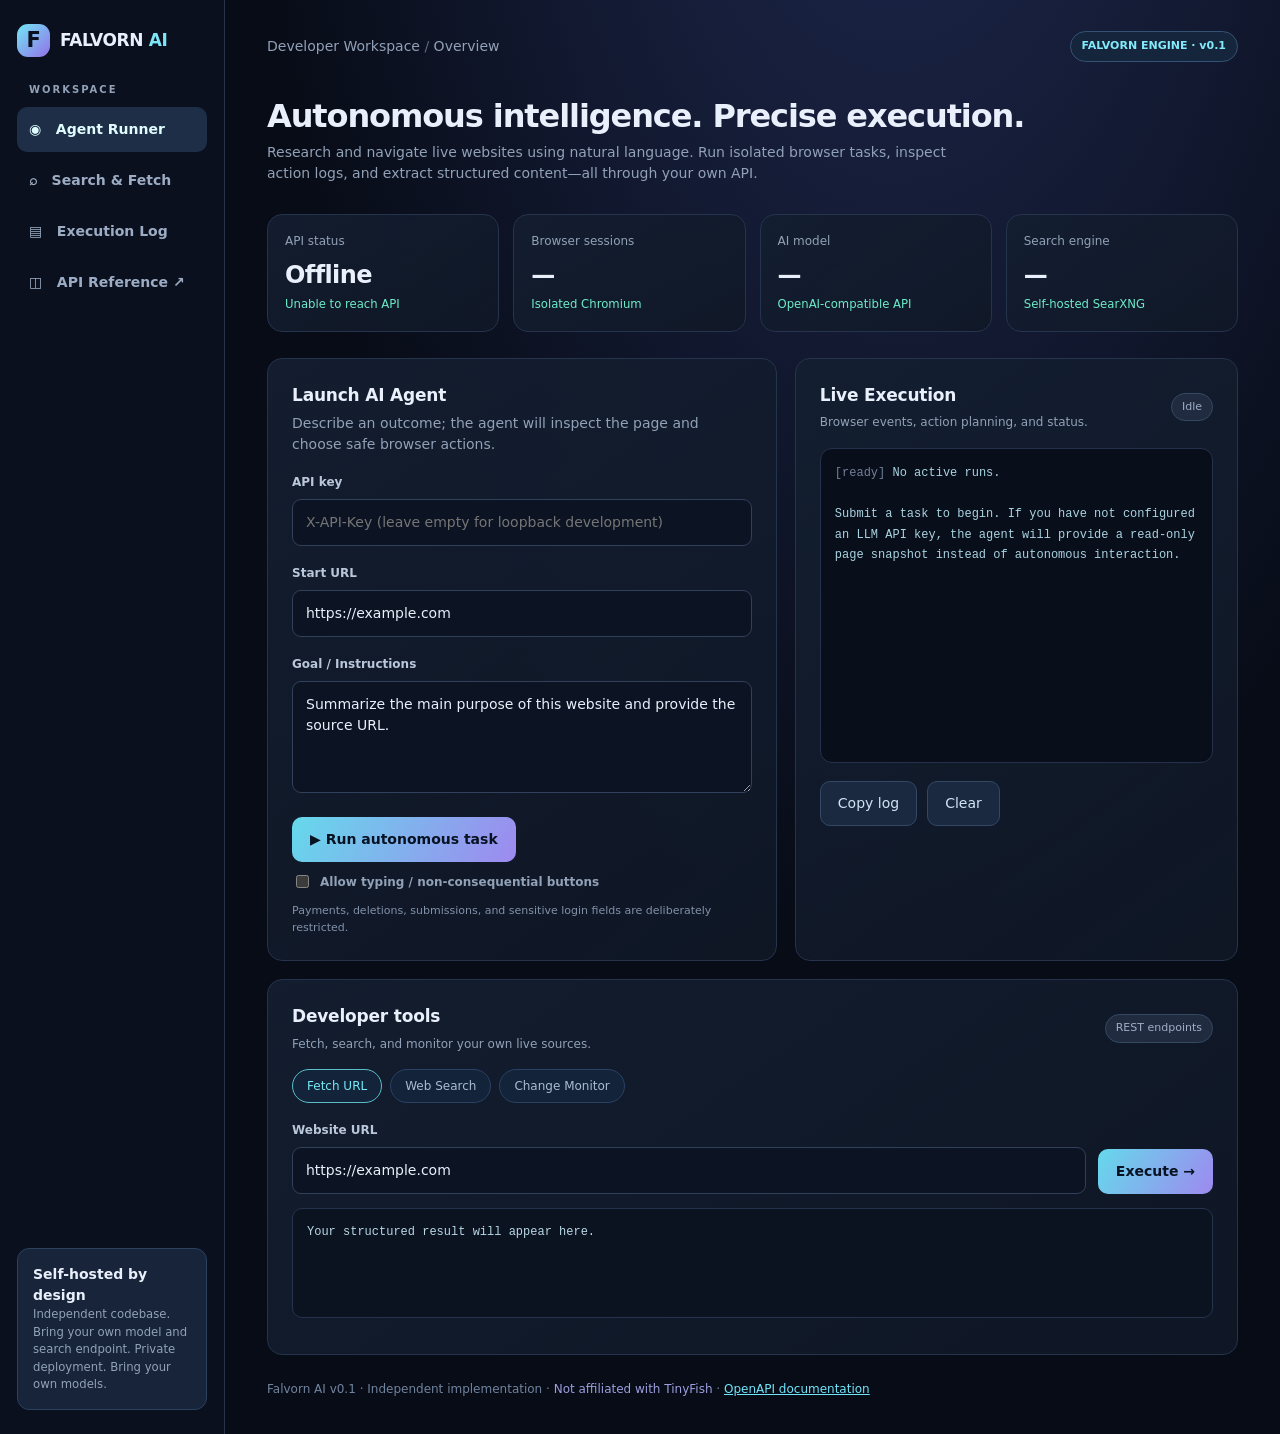
==== falvorn/static/index.html @ 6f17f8fd "feat: publish Falvorn AI v0.1 browser agent, API, dashboard, tests and CI" ====
<!doctype html>
<html lang="en">
<head>
<meta charset="utf-8"/><meta name="viewport" content="width=device-width,initial-scale=1"/>
<title>Falvorn AI | Independent Browser AI</title>
<style>
:root{color-scheme:dark;--bg:#080c17;--panel:#11192a;--panel2:#141f33;--line:#25334c;--ink:#e9f0fb;--muted:#91a1b7;--cyan:#70e5fa;--violet:#b49aff;--good:#59dca7;--warning:#ffc673}
*{box-sizing:border-box}body{margin:0;background:radial-gradient(ellipse at 70% -30%,#202b54 0,transparent 52%),var(--bg);color:var(--ink);font:14px/1.5 Inter,ui-sans-serif,system-ui,-apple-system,Segoe UI,sans-serif}button,input,textarea,select{font:inherit}button{cursor:pointer}a{color:var(--cyan)}.layout{display:grid;grid-template-columns:225px 1fr;min-height:100vh}.sidebar{border-right:1px solid var(--line);background:#0b1120d9;padding:24px 17px;display:flex;flex-direction:column;gap:25px}.logo{display:flex;align-items:center;gap:10px;font-size:17px;font-weight:750;letter-spacing:-.4px}.symbol{width:33px;height:33px;border-radius:11px;background:linear-gradient(135deg,#72e7f5,#9271e9);color:#0b1120;display:grid;place-items:center;font-size:21px}.eyebrow{color:var(--muted);font-size:10px;letter-spacing:2px;text-transform:uppercase;font-weight:750;margin:0 12px 10px}.nav{display:grid;gap:6px}.nav button{border:0;background:transparent;color:#9cacc4;text-align:left;padding:12px;border-radius:10px;font-weight:600}.nav button.active{background:#1d2e46;color:#e0fcff}.nav button:hover{background:#182237}.sidebar-bottom{margin-top:auto;background:#17243a;padding:15px;border-radius:12px;border:1px solid #2b4160}.sidebar-bottom small{display:block;color:var(--muted);line-height:1.5}.status-dot{display:inline-block;width:8px;height:8px;border-radius:50%;background:var(--warning);margin-right:6px}.main{padding:31px 42px;min-width:0;max-width:1440px;width:100%;margin:auto}.topbar{display:flex;justify-content:space-between;align-items:center;gap:16px;color:var(--muted)}.topbar a{text-decoration:none;color:var(--muted)}.tag{border:1px solid #345274;background:#15263c;color:#83eafa;border-radius:20px;padding:6px 11px;font-size:11px;font-weight:700}.title{margin:35px 0 7px;font-size:32px;letter-spacing:-1.1px;line-height:1.2}.subtitle{color:var(--muted);margin:0 0 30px;max-width:720px}.metrics{display:grid;grid-template-columns:repeat(4,1fr);gap:14px;margin-bottom:26px}.metric,.card{background:linear-gradient(145deg,#131e30ee,#101827dd);border:1px solid var(--line);border-radius:15px}.metric{padding:17px}.metric-label{color:var(--muted);font-size:12px}.metric-value{font-size:24px;font-weight:700;margin:7px 0 0;letter-spacing:-.6px}.metric small{color:#6eebc8}.columns{display:grid;grid-template-columns:minmax(380px,1.07fr) minmax(340px,.93fr);gap:18px}.card{padding:24px}.card h2{margin:0 0 5px;font-size:17px;letter-spacing:-.2px}.muted{color:var(--muted)}.card>p{color:var(--muted);margin:0 0 18px}label{display:block;color:#bac7da;font-size:12px;font-weight:650;margin:18px 0 8px}.field{width:100%;background:#0c1322;border:1px solid #31405b;color:var(--ink);outline:0;border-radius:9px;padding:12px 13px}.field:focus{border-color:#66ccf1;box-shadow:0 0 0 3px #66ccf114}textarea.field{min-height:112px;resize:vertical}.button-row{display:flex;gap:10px;align-items:center;margin-top:18px;flex-wrap:wrap}.primary{background:linear-gradient(120deg,#65d9eb,#9e89ef);color:#071323;font-weight:760;border:0;border-radius:10px;padding:12px 18px}.secondary{background:#1a2940;color:#d1e4f5;border:1px solid #344763;border-radius:10px;padding:11px 17px}.switch{display:flex;gap:8px;align-items:center;font-size:12px;color:var(--muted)}.switch input{accent-color:#80dcef}.execution-top{display:flex;align-items:center;justify-content:space-between;gap:10px}.state{background:#202b3f;border:1px solid #344861;color:#9faec6;font-size:11px;padding:5px 10px;border-radius:99px}.terminal{height:315px;overflow:auto;background:#090e1b;border:1px solid #25314a;border-radius:12px;margin-top:17px;padding:14px;white-space:pre-wrap;word-break:break-word;color:#a9d3e0;font:12px/1.7 ui-monospace,SFMono-Regular,Consolas,monospace}.terminal .time{color:#718199}.terminal .ok{color:#78e3b7}.terminal .warn{color:#ffc673}.terminal .error{color:#ff9c9c}.bottom{margin-top:18px}.mini-tabs{display:flex;gap:8px;flex-wrap:wrap;margin:16px 0 0}.mini-tabs button{border:1px solid #2a4163;background:#13243a;color:#a9bcd4;border-radius:30px;padding:7px 14px;font-size:12px}.mini-tabs button.selected{color:#76e8f7;border-color:#59beca}.row{display:grid;grid-template-columns:1fr auto;gap:12px;align-items:end}.result{margin-top:14px;min-height:110px;max-height:220px;overflow:auto;padding:14px;border-radius:10px;background:#0b1220;border:1px solid #25334c;white-space:pre-wrap;word-break:break-word;font:12px/1.55 ui-monospace,monospace;color:#b9d8e5}.footer{margin:25px 0 5px;color:#71849e;font-size:12px}.footer span{color:#9c9ede}@media(max-width:1000px){.metrics{grid-template-columns:repeat(2,1fr)}.columns{grid-template-columns:1fr}}@media(max-width:660px){.layout{display:block}.sidebar{padding:16px;border-right:0;border-bottom:1px solid var(--line)}.nav{display:flex;flex-wrap:wrap}.sidebar-bottom,.eyebrow{display:none}.main{padding:19px}.title{font-size:27px}.metrics{gap:8px}.metric{padding:12px}.columns{display:block}.columns .card+.card{margin-top:15px}.card{padding:17px}.topbar{align-items:flex-start}}
</style>
</head>
<body><div class="layout">
<aside class="sidebar">
  <div class="logo"><div class="symbol">F</div><span>FALVORN <span style="color:#7ee5f6">AI</span></span></div>
  <div><div class="eyebrow">Workspace</div><nav class="nav"><button class="active" onclick="focusPanel('agent')">◉ &nbsp; Agent Runner</button><button onclick="focusPanel('tool')">⌕ &nbsp; Search & Fetch</button><button onclick="focusPanel('history')">▤ &nbsp; Execution Log</button><button onclick="window.open('/docs','_blank')">◫ &nbsp; API Reference ↗</button></nav></div>
  <div class="sidebar-bottom"><strong>Self-hosted by design</strong><small>Independent codebase. Bring your own model and search endpoint. Private deployment. Bring your own models.</small></div>
</aside>
<main class="main"><div class="topbar"><span>Developer Workspace <span style="color:#5d6c85">/</span> Overview</span><span class="tag">FALVORN ENGINE · v0.1</span></div>
<h1 class="title">Autonomous intelligence. Precise execution.</h1><p class="subtitle">Research and navigate live websites using natural language. Run isolated browser tasks, inspect action logs, and extract structured content—all through your own API.</p>
<div class="metrics"><div class="metric"><div class="metric-label">API status</div><div class="metric-value" id="apiStatus">Checking…</div><small id="apiInfo">Connecting</small></div><div class="metric"><div class="metric-label">Browser sessions</div><div class="metric-value" id="sessions">—</div><small>Isolated Chromium</small></div><div class="metric"><div class="metric-label">AI model</div><div class="metric-value" id="modelStatus">—</div><small>OpenAI-compatible API</small></div><div class="metric"><div class="metric-label">Search engine</div><div class="metric-value" id="searchStatus">—</div><small>Self-hosted SearXNG</small></div></div>
<div class="columns"><section class="card" id="agent"><h2>Launch AI Agent</h2><p>Describe an outcome; the agent will inspect the page and choose safe browser actions.</p><label for="apiKey">API key</label><input class="field" type="password" id="apiKey" placeholder="X-API-Key (leave empty for loopback development)" autocomplete="off"/>
<label for="startUrl">Start URL</label><input class="field" id="startUrl" value="https://example.com" placeholder="https://example.com"/>
<label for="goal">Goal / Instructions</label><textarea class="field" id="goal" placeholder="Find the pricing plans and return the plan names and listed prices.">Summarize the main purpose of this website and provide the source URL.</textarea>
<div class="button-row"><button class="primary" onclick="runAgent()" id="runBtn">▶ Run autonomous task</button><label class="switch" style="margin:0"><input type="checkbox" id="allowWrite"/> Allow typing / non-consequential buttons</label></div>
<p style="font-size:11px;margin:12px 0 0;color:#8191a9">Payments, deletions, submissions, and sensitive login fields are deliberately restricted.</p></section>
<section class="card" id="history"><div class="execution-top"><div><h2>Live Execution</h2><p style="margin:0;color:var(--muted);font-size:12px">Browser events, action planning, and status.</p></div><span class="state" id="runState">Idle</span></div>
<div class="terminal" id="terminal"><span class="time">[ready]</span> No active runs.

Submit a task to begin. If you have not configured an LLM API key, the agent will provide a read-only page snapshot instead of autonomous interaction.</div><div class="button-row"><button class="secondary" onclick="copyLog()">Copy log</button><button class="secondary" onclick="clearLog()">Clear</button></div></section></div>
<div class="card bottom" id="tool"><div class="execution-top"><div><h2>Developer tools</h2><p style="margin:0;color:var(--muted);font-size:12px">Fetch, search, and monitor your own live sources.</p></div><span class="state">REST endpoints</span></div>
<div class="mini-tabs"><button class="selected" id="tab-fetch" onclick="chooseTool('fetch')">Fetch URL</button><button id="tab-search" onclick="chooseTool('search')">Web Search</button><button id="tab-monitor" onclick="chooseTool('monitor')">Change Monitor</button></div><div class="row"><div><label id="toolLabel">Website URL</label><input class="field" id="toolInput" value="https://example.com" /></div><button class="primary" onclick="runTool()">Execute →</button></div><pre class="result" id="toolResult">Your structured result will appear here.</pre></div><p class="footer">Falvorn AI v0.1 · Independent implementation · <span>Not affiliated with TinyFish</span> · <a href="/docs">OpenAPI documentation</a></p></main>
</div>
<script>
let tool='fetch', activeRun=null;const $=id=>document.getElementById(id);
function headers(){const h={'Content-Type':'application/json'};if($('apiKey').value)h['X-API-Key']=$('apiKey').value;return h}
async function request(path,body){const r=await fetch(path,{method:'POST',headers:headers(),body:JSON.stringify(body)});let data;try{data=await r.json()}catch{throw Error('Non-JSON server response')}if(!r.ok)throw Error(data.detail||('HTTP '+r.status));return data}
function focusPanel(id){$(id).scrollIntoView({behavior:'smooth',block:'start'});document.querySelectorAll('.nav button').forEach(e=>e.classList.remove('active'));[...document.querySelectorAll('.nav button')].find(e=>e.getAttribute('onclick')?.includes("'"+id+"'"))?.classList.add('active')}
function appendLog(s,type){const el=$('terminal');if(el.textContent.includes('No active runs.'))el.textContent='';const t=new Date().toLocaleTimeString();const div=document.createElement('div');div.textContent=`[${t}] ${type.toUpperCase()}  ${s}`;div.className=type==='error'?'error':type==='completed'?'ok':type==='blocked'?'warn':'';el.appendChild(div);el.scrollTop=el.scrollHeight}
function clearLog(){$('terminal').textContent='';$('runState').textContent='Idle'}function copyLog(){navigator.clipboard?.writeText($('terminal').innerText)}
async function poll(id){const req=()=>fetch('/v1/agent/runs/'+id,{headers:headers()}).then(r=>r.json());let shown=0;for(let n=0;n<160;n++){await new Promise(r=>setTimeout(r,650));let data;try{data=await req()}catch(e){appendLog(String(e),'error');break}for(const ev of (data.events||[]).slice(shown)){const msg=ev.type==='observation'?`${ev.title||''} (${ev.url||''})`:ev.type==='decision'?`${ev.action}${ev.index!=null?' #'+ev.index:''}`:ev.type==='completed'?JSON.stringify(ev.answer):ev.message||ev.reason||ev.goal||ev.type;appendLog(msg,ev.type)}shown=(data.events||[]).length;$('runState').textContent=data.status;if(!['running','queued'].includes(data.status)){if(data.answer!=null)appendLog(JSON.stringify(data.answer,null,2),'result');break}}$('runBtn').disabled=false}
async function runAgent(){const url=$('startUrl').value.trim(),goal=$('goal').value.trim();if(!url||!goal)return alert('Enter both a URL and a goal.');$('runBtn').disabled=true;clearLog();$('runState').textContent='Starting';try{const d=await request('/v1/agent/runs',{url,goal,allow_write_actions:$('allowWrite').checked,max_steps:8});activeRun=d.run_id;appendLog('Task submitted: '+d.run_id,'started');await poll(d.run_id)}catch(e){appendLog(e.message,'error');$('runState').textContent='Error';$('runBtn').disabled=false}}
function chooseTool(next){tool=next;for(const t of ['fetch','search','monitor'])$('tab-'+t).classList.toggle('selected',t===next);$('toolLabel').textContent=next==='search'?'Search phrase':'Website URL';$('toolInput').value=next==='search'?'AI browser automation benchmarks':'https://example.com';$('toolResult').textContent='Your structured result will appear here.'}
async function runTool(){const v=$('toolInput').value.trim();$('toolResult').textContent='Running…';try{const path=tool==='fetch'?'/v1/fetch':tool==='search'?'/v1/search':'/v1/monitor/check';const body=tool==='search'?{query:v}:tool==='fetch'?{url:v}:{url:v};$('toolResult').textContent=JSON.stringify(await request(path,body),null,2)}catch(e){$('toolResult').textContent='Error: '+e.message}}
async function health(){try{const r=await fetch('/health');const d=await r.json();$('apiStatus').textContent=d.status==='ok'?'Online':'Unknown';$('apiInfo').textContent='API responding';$('sessions').textContent=d.active_browser_sessions;$('modelStatus').textContent=d.capabilities.agent_llm_configured?'Ready':'Not set';$('searchStatus').textContent=d.capabilities.search_configured?'Ready':'Not set'}catch{$('apiStatus').textContent='Offline';$('apiInfo').textContent='Unable to reach API'}}health();
</script>
</body></html>
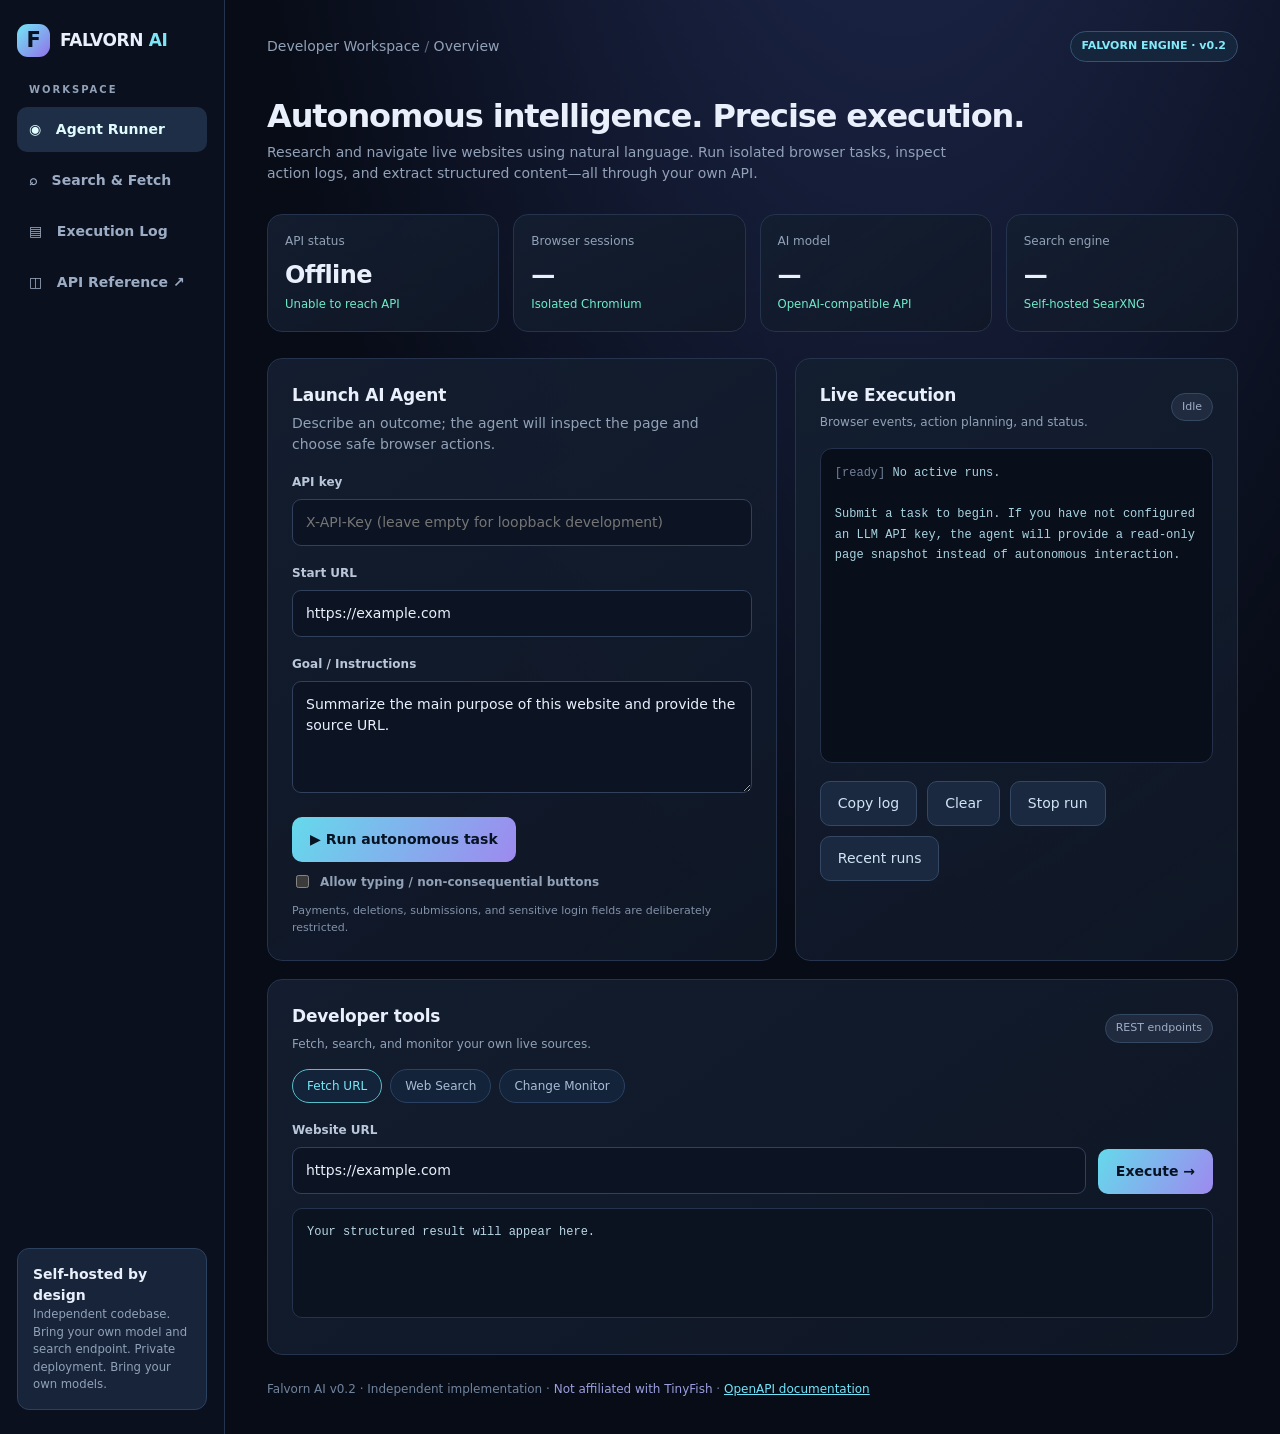
==== commit 452463c4: "release: publish Falvorn AI v0.2.0 source and media" ====
--- a/falvorn/static/index.html
+++ b/falvorn/static/index.html
@@ -5,7 +5,13 @@
 <title>Falvorn AI | Independent Browser AI</title>
 <style>
 :root{color-scheme:dark;--bg:#080c17;--panel:#11192a;--panel2:#141f33;--line:#25334c;--ink:#e9f0fb;--muted:#91a1b7;--cyan:#70e5fa;--violet:#b49aff;--good:#59dca7;--warning:#ffc673}
-*{box-sizing:border-box}body{margin:0;background:radial-gradient(ellipse at 70% -30%,#202b54 0,transparent 52%),var(--bg);color:var(--ink);font:14px/1.5 Inter,ui-sans-serif,system-ui,-apple-system,Segoe UI,sans-serif}button,input,textarea,select{font:inherit}button{cursor:pointer}a{color:var(--cyan)}.layout{display:grid;grid-template-columns:225px 1fr;min-height:100vh}.sidebar{border-right:1px solid var(--line);background:#0b1120d9;padding:24px 17px;display:flex;flex-direction:column;gap:25px}.logo{display:flex;align-items:center;gap:10px;font-size:17px;font-weight:750;letter-spacing:-.4px}.symbol{width:33px;height:33px;border-radius:11px;background:linear-gradient(135deg,#72e7f5,#9271e9);color:#0b1120;display:grid;place-items:center;font-size:21px}.eyebrow{color:var(--muted);font-size:10px;letter-spacing:2px;text-transform:uppercase;font-weight:750;margin:0 12px 10px}.nav{display:grid;gap:6px}.nav button{border:0;background:transparent;color:#9cacc4;text-align:left;padding:12px;border-radius:10px;font-weight:600}.nav button.active{background:#1d2e46;color:#e0fcff}.nav button:hover{background:#182237}.sidebar-bottom{margin-top:auto;background:#17243a;padding:15px;border-radius:12px;border:1px solid #2b4160}.sidebar-bottom small{display:block;color:var(--muted);line-height:1.5}.status-dot{display:inline-block;width:8px;height:8px;border-radius:50%;background:var(--warning);margin-right:6px}.main{padding:31px 42px;min-width:0;max-width:1440px;width:100%;margin:auto}.topbar{display:flex;justify-content:space-between;align-items:center;gap:16px;color:var(--muted)}.topbar a{text-decoration:none;color:var(--muted)}.tag{border:1px solid #345274;background:#15263c;color:#83eafa;border-radius:20px;padding:6px 11px;font-size:11px;font-weight:700}.title{margin:35px 0 7px;font-size:32px;letter-spacing:-1.1px;line-height:1.2}.subtitle{color:var(--muted);margin:0 0 30px;max-width:720px}.metrics{display:grid;grid-template-columns:repeat(4,1fr);gap:14px;margin-bottom:26px}.metric,.card{background:linear-gradient(145deg,#131e30ee,#101827dd);border:1px solid var(--line);border-radius:15px}.metric{padding:17px}.metric-label{color:var(--muted);font-size:12px}.metric-value{font-size:24px;font-weight:700;margin:7px 0 0;letter-spacing:-.6px}.metric small{color:#6eebc8}.columns{display:grid;grid-template-columns:minmax(380px,1.07fr) minmax(340px,.93fr);gap:18px}.card{padding:24px}.card h2{margin:0 0 5px;font-size:17px;letter-spacing:-.2px}.muted{color:var(--muted)}.card>p{color:var(--muted);margin:0 0 18px}label{display:block;color:#bac7da;font-size:12px;font-weight:650;margin:18px 0 8px}.field{width:100%;background:#0c1322;border:1px solid #31405b;color:var(--ink);outline:0;border-radius:9px;padding:12px 13px}.field:focus{border-color:#66ccf1;box-shadow:0 0 0 3px #66ccf114}textarea.field{min-height:112px;resize:vertical}.button-row{display:flex;gap:10px;align-items:center;margin-top:18px;flex-wrap:wrap}.primary{background:linear-gradient(120deg,#65d9eb,#9e89ef);color:#071323;font-weight:760;border:0;border-radius:10px;padding:12px 18px}.secondary{background:#1a2940;color:#d1e4f5;border:1px solid #344763;border-radius:10px;padding:11px 17px}.switch{display:flex;gap:8px;align-items:center;font-size:12px;color:var(--muted)}.switch input{accent-color:#80dcef}.execution-top{display:flex;align-items:center;justify-content:space-between;gap:10px}.state{background:#202b3f;border:1px solid #344861;color:#9faec6;font-size:11px;padding:5px 10px;border-radius:99px}.terminal{height:315px;overflow:auto;background:#090e1b;border:1px solid #25314a;border-radius:12px;margin-top:17px;padding:14px;white-space:pre-wrap;word-break:break-word;color:#a9d3e0;font:12px/1.7 ui-monospace,SFMono-Regular,Consolas,monospace}.terminal .time{color:#718199}.terminal .ok{color:#78e3b7}.terminal .warn{color:#ffc673}.terminal .error{color:#ff9c9c}.bottom{margin-top:18px}.mini-tabs{display:flex;gap:8px;flex-wrap:wrap;margin:16px 0 0}.mini-tabs button{border:1px solid #2a4163;background:#13243a;color:#a9bcd4;border-radius:30px;padding:7px 14px;font-size:12px}.mini-tabs button.selected{color:#76e8f7;border-color:#59beca}.row{display:grid;grid-template-columns:1fr auto;gap:12px;align-items:end}.result{margin-top:14px;min-height:110px;max-height:220px;overflow:auto;padding:14px;border-radius:10px;background:#0b1220;border:1px solid #25334c;white-space:pre-wrap;word-break:break-word;font:12px/1.55 ui-monospace,monospace;color:#b9d8e5}.footer{margin:25px 0 5px;color:#71849e;font-size:12px}.footer span{color:#9c9ede}@media(max-width:1000px){.metrics{grid-template-columns:repeat(2,1fr)}.columns{grid-template-columns:1fr}}@media(max-width:660px){.layout{display:block}.sidebar{padding:16px;border-right:0;border-bottom:1px solid var(--line)}.nav{display:flex;flex-wrap:wrap}.sidebar-bottom,.eyebrow{display:none}.main{padding:19px}.title{font-size:27px}.metrics{gap:8px}.metric{padding:12px}.columns{display:block}.columns .card+.card{margin-top:15px}.card{padding:17px}.topbar{align-items:flex-start}}
+*{box-sizing:border-box}body{margin:0;background:radial-gradient(ellipse at 70% -30%,#202b54 0,transparent 52%),var(--bg);color:var(--ink);font:14px/1.5 Inter,ui-sans-serif,system-ui,-apple-system,Segoe UI,sans-serif}button,input,textarea,select{font:inherit}button{cursor:pointer}a{color:var(--cyan)}.layout{display:grid;grid-template-columns:225px 1fr;min-height:100vh}.sidebar{border-right:1px solid var(--line);background:#0b1120d9;padding:24px 17px;display:flex;flex-direction:column;gap:25px}.logo{display:flex;align-items:center;gap:10px;font-size:17px;font-weight:750;letter-spacing:-.4px}.symbol{width:33px;height:33px;border-radius:11px;background:linear-gradient(135deg,#72e7f5,#9271e9);color:#0b1120;display:grid;place-items:center;font-size:21px}.eyebrow{color:var(--muted);font-size:10px;letter-spacing:2px;text-transform:uppercase;font-weight:750;margin:0 12px 10px}.nav{display:grid;gap:6px}.nav button{border:0;background:transparent;color:#9cacc4;text-align:left;padding:12px;border-radius:10px;font-weight:600}.nav button.active{background:#1d2e46;color:#e0fcff}.nav button:hover{background:#182237}.sidebar-bottom{margin-top:auto;background:#17243a;padding:15px;border-radius:12px;border:1px solid #2b4160}.sidebar-bottom small{display:block;color:var(--muted);line-height:1.5}@keyframes glow{0%,100%{box-shadow:0 0 0 rgba(112,229,250,.05)}50%{box-shadow:0 0 28px rgba(112,229,250,.3)}}
+@keyframes float{0%,100%{transform:translateY(0)}50%{transform:translateY(-3px)}}
+.symbol{animation:glow 3.5s ease-in-out infinite; font-weight:900}
+.primary{transition:transform .2s ease,filter .2s ease}.primary:hover{transform:translateY(-2px);filter:brightness(1.13)}
+.metric,.card{transition:transform .25s ease,border-color .25s ease}.card:hover{border-color:#365475}
+@media(prefers-reduced-motion:reduce){*,*:before,*:after{animation:none!important;transition:none!important}}
+.status-dot{display:inline-block;width:8px;height:8px;border-radius:50%;background:var(--warning);margin-right:6px}.main{padding:31px 42px;min-width:0;max-width:1440px;width:100%;margin:auto}.topbar{display:flex;justify-content:space-between;align-items:center;gap:16px;color:var(--muted)}.topbar a{text-decoration:none;color:var(--muted)}.tag{border:1px solid #345274;background:#15263c;color:#83eafa;border-radius:20px;padding:6px 11px;font-size:11px;font-weight:700}.title{margin:35px 0 7px;font-size:32px;letter-spacing:-1.1px;line-height:1.2}.subtitle{color:var(--muted);margin:0 0 30px;max-width:720px}.metrics{display:grid;grid-template-columns:repeat(4,1fr);gap:14px;margin-bottom:26px}.metric,.card{background:linear-gradient(145deg,#131e30ee,#101827dd);border:1px solid var(--line);border-radius:15px}.metric{padding:17px}.metric-label{color:var(--muted);font-size:12px}.metric-value{font-size:24px;font-weight:700;margin:7px 0 0;letter-spacing:-.6px}.metric small{color:#6eebc8}.columns{display:grid;grid-template-columns:minmax(380px,1.07fr) minmax(340px,.93fr);gap:18px}.card{padding:24px}.card h2{margin:0 0 5px;font-size:17px;letter-spacing:-.2px}.muted{color:var(--muted)}.card>p{color:var(--muted);margin:0 0 18px}label{display:block;color:#bac7da;font-size:12px;font-weight:650;margin:18px 0 8px}.field{width:100%;background:#0c1322;border:1px solid #31405b;color:var(--ink);outline:0;border-radius:9px;padding:12px 13px}.field:focus{border-color:#66ccf1;box-shadow:0 0 0 3px #66ccf114}textarea.field{min-height:112px;resize:vertical}.button-row{display:flex;gap:10px;align-items:center;margin-top:18px;flex-wrap:wrap}.primary{background:linear-gradient(120deg,#65d9eb,#9e89ef);color:#071323;font-weight:760;border:0;border-radius:10px;padding:12px 18px}.secondary{background:#1a2940;color:#d1e4f5;border:1px solid #344763;border-radius:10px;padding:11px 17px}.switch{display:flex;gap:8px;align-items:center;font-size:12px;color:var(--muted)}.switch input{accent-color:#80dcef}.execution-top{display:flex;align-items:center;justify-content:space-between;gap:10px}.state{background:#202b3f;border:1px solid #344861;color:#9faec6;font-size:11px;padding:5px 10px;border-radius:99px}.terminal{height:315px;overflow:auto;background:#090e1b;border:1px solid #25314a;border-radius:12px;margin-top:17px;padding:14px;white-space:pre-wrap;word-break:break-word;color:#a9d3e0;font:12px/1.7 ui-monospace,SFMono-Regular,Consolas,monospace}.terminal .time{color:#718199}.terminal .ok{color:#78e3b7}.terminal .warn{color:#ffc673}.terminal .error{color:#ff9c9c}.bottom{margin-top:18px}.mini-tabs{display:flex;gap:8px;flex-wrap:wrap;margin:16px 0 0}.mini-tabs button{border:1px solid #2a4163;background:#13243a;color:#a9bcd4;border-radius:30px;padding:7px 14px;font-size:12px}.mini-tabs button.selected{color:#76e8f7;border-color:#59beca}.row{display:grid;grid-template-columns:1fr auto;gap:12px;align-items:end}.result{margin-top:14px;min-height:110px;max-height:220px;overflow:auto;padding:14px;border-radius:10px;background:#0b1220;border:1px solid #25334c;white-space:pre-wrap;word-break:break-word;font:12px/1.55 ui-monospace,monospace;color:#b9d8e5}.footer{margin:25px 0 5px;color:#71849e;font-size:12px}.footer span{color:#9c9ede}@media(max-width:1000px){.metrics{grid-template-columns:repeat(2,1fr)}.columns{grid-template-columns:1fr}}@media(max-width:660px){.layout{display:block}.sidebar{padding:16px;border-right:0;border-bottom:1px solid var(--line)}.nav{display:flex;flex-wrap:wrap}.sidebar-bottom,.eyebrow{display:none}.main{padding:19px}.title{font-size:27px}.metrics{gap:8px}.metric{padding:12px}.columns{display:block}.columns .card+.card{margin-top:15px}.card{padding:17px}.topbar{align-items:flex-start}}
 </style>
 </head>
 <body><div class="layout">
@@ -14,7 +20,7 @@
   <div><div class="eyebrow">Workspace</div><nav class="nav"><button class="active" onclick="focusPanel('agent')">◉ &nbsp; Agent Runner</button><button onclick="focusPanel('tool')">⌕ &nbsp; Search & Fetch</button><button onclick="focusPanel('history')">▤ &nbsp; Execution Log</button><button onclick="window.open('/docs','_blank')">◫ &nbsp; API Reference ↗</button></nav></div>
   <div class="sidebar-bottom"><strong>Self-hosted by design</strong><small>Independent codebase. Bring your own model and search endpoint. Private deployment. Bring your own models.</small></div>
 </aside>
-<main class="main"><div class="topbar"><span>Developer Workspace <span style="color:#5d6c85">/</span> Overview</span><span class="tag">FALVORN ENGINE · v0.1</span></div>
+<main class="main"><div class="topbar"><span>Developer Workspace <span style="color:#5d6c85">/</span> Overview</span><span class="tag">FALVORN ENGINE · v0.2</span></div>
 <h1 class="title">Autonomous intelligence. Precise execution.</h1><p class="subtitle">Research and navigate live websites using natural language. Run isolated browser tasks, inspect action logs, and extract structured content—all through your own API.</p>
 <div class="metrics"><div class="metric"><div class="metric-label">API status</div><div class="metric-value" id="apiStatus">Checking…</div><small id="apiInfo">Connecting</small></div><div class="metric"><div class="metric-label">Browser sessions</div><div class="metric-value" id="sessions">—</div><small>Isolated Chromium</small></div><div class="metric"><div class="metric-label">AI model</div><div class="metric-value" id="modelStatus">—</div><small>OpenAI-compatible API</small></div><div class="metric"><div class="metric-label">Search engine</div><div class="metric-value" id="searchStatus">—</div><small>Self-hosted SearXNG</small></div></div>
 <div class="columns"><section class="card" id="agent"><h2>Launch AI Agent</h2><p>Describe an outcome; the agent will inspect the page and choose safe browser actions.</p><label for="apiKey">API key</label><input class="field" type="password" id="apiKey" placeholder="X-API-Key (leave empty for loopback development)" autocomplete="off"/>
@@ -25,9 +31,9 @@
 <section class="card" id="history"><div class="execution-top"><div><h2>Live Execution</h2><p style="margin:0;color:var(--muted);font-size:12px">Browser events, action planning, and status.</p></div><span class="state" id="runState">Idle</span></div>
 <div class="terminal" id="terminal"><span class="time">[ready]</span> No active runs.
 
-Submit a task to begin. If you have not configured an LLM API key, the agent will provide a read-only page snapshot instead of autonomous interaction.</div><div class="button-row"><button class="secondary" onclick="copyLog()">Copy log</button><button class="secondary" onclick="clearLog()">Clear</button></div></section></div>
+Submit a task to begin. If you have not configured an LLM API key, the agent will provide a read-only page snapshot instead of autonomous interaction.</div><div class="button-row"><button class="secondary" onclick="copyLog()">Copy log</button><button class="secondary" onclick="clearLog()">Clear</button><button class="secondary" onclick="cancelActive()">Stop run</button><button class="secondary" onclick="loadRecent()">Recent runs</button></div></section></div>
 <div class="card bottom" id="tool"><div class="execution-top"><div><h2>Developer tools</h2><p style="margin:0;color:var(--muted);font-size:12px">Fetch, search, and monitor your own live sources.</p></div><span class="state">REST endpoints</span></div>
-<div class="mini-tabs"><button class="selected" id="tab-fetch" onclick="chooseTool('fetch')">Fetch URL</button><button id="tab-search" onclick="chooseTool('search')">Web Search</button><button id="tab-monitor" onclick="chooseTool('monitor')">Change Monitor</button></div><div class="row"><div><label id="toolLabel">Website URL</label><input class="field" id="toolInput" value="https://example.com" /></div><button class="primary" onclick="runTool()">Execute →</button></div><pre class="result" id="toolResult">Your structured result will appear here.</pre></div><p class="footer">Falvorn AI v0.1 · Independent implementation · <span>Not affiliated with TinyFish</span> · <a href="/docs">OpenAPI documentation</a></p></main>
+<div class="mini-tabs"><button class="selected" id="tab-fetch" onclick="chooseTool('fetch')">Fetch URL</button><button id="tab-search" onclick="chooseTool('search')">Web Search</button><button id="tab-monitor" onclick="chooseTool('monitor')">Change Monitor</button></div><div class="row"><div><label id="toolLabel">Website URL</label><input class="field" id="toolInput" value="https://example.com" /></div><button class="primary" onclick="runTool()">Execute →</button></div><pre class="result" id="toolResult">Your structured result will appear here.</pre></div><p class="footer">Falvorn AI v0.2 · Independent implementation · <span>Not affiliated with TinyFish</span> · <a href="/docs">OpenAPI documentation</a></p></main>
 </div>
 <script>
 let tool='fetch', activeRun=null;const $=id=>document.getElementById(id);
@@ -35,7 +41,9 @@
 async function request(path,body){const r=await fetch(path,{method:'POST',headers:headers(),body:JSON.stringify(body)});let data;try{data=await r.json()}catch{throw Error('Non-JSON server response')}if(!r.ok)throw Error(data.detail||('HTTP '+r.status));return data}
 function focusPanel(id){$(id).scrollIntoView({behavior:'smooth',block:'start'});document.querySelectorAll('.nav button').forEach(e=>e.classList.remove('active'));[...document.querySelectorAll('.nav button')].find(e=>e.getAttribute('onclick')?.includes("'"+id+"'"))?.classList.add('active')}
 function appendLog(s,type){const el=$('terminal');if(el.textContent.includes('No active runs.'))el.textContent='';const t=new Date().toLocaleTimeString();const div=document.createElement('div');div.textContent=`[${t}] ${type.toUpperCase()}  ${s}`;div.className=type==='error'?'error':type==='completed'?'ok':type==='blocked'?'warn':'';el.appendChild(div);el.scrollTop=el.scrollHeight}
-function clearLog(){$('terminal').textContent='';$('runState').textContent='Idle'}function copyLog(){navigator.clipboard?.writeText($('terminal').innerText)}
+function clearLog(){$('terminal').textContent='';$('runState').textContent='Idle'}
+async function cancelActive(){if(!activeRun){appendLog('No active run','warn');return}try{const r=await fetch('/v1/agent/runs/'+activeRun+'/cancel',{method:'POST',headers:headers()});const data=await r.json();if(!r.ok)throw Error(data.detail||'Unable to stop');appendLog('Cancellation requested for '+activeRun,'cancelled')}catch(e){appendLog(e.message,'error')}}
+async function loadRecent(){try{const r=await fetch('/v1/agent/runs?limit=8',{headers:headers()});const data=await r.json();if(!r.ok)throw Error(data.detail||'Could not load runs');clearLog();(data.runs||[]).forEach(run=>appendLog(run.id.slice(0,10)+' · '+run.status,'history'));$('runState').textContent='History'}catch(e){appendLog(e.message,'error')}}function copyLog(){navigator.clipboard?.writeText($('terminal').innerText)}
 async function poll(id){const req=()=>fetch('/v1/agent/runs/'+id,{headers:headers()}).then(r=>r.json());let shown=0;for(let n=0;n<160;n++){await new Promise(r=>setTimeout(r,650));let data;try{data=await req()}catch(e){appendLog(String(e),'error');break}for(const ev of (data.events||[]).slice(shown)){const msg=ev.type==='observation'?`${ev.title||''} (${ev.url||''})`:ev.type==='decision'?`${ev.action}${ev.index!=null?' #'+ev.index:''}`:ev.type==='completed'?JSON.stringify(ev.answer):ev.message||ev.reason||ev.goal||ev.type;appendLog(msg,ev.type)}shown=(data.events||[]).length;$('runState').textContent=data.status;if(!['running','queued'].includes(data.status)){if(data.answer!=null)appendLog(JSON.stringify(data.answer,null,2),'result');break}}$('runBtn').disabled=false}
 async function runAgent(){const url=$('startUrl').value.trim(),goal=$('goal').value.trim();if(!url||!goal)return alert('Enter both a URL and a goal.');$('runBtn').disabled=true;clearLog();$('runState').textContent='Starting';try{const d=await request('/v1/agent/runs',{url,goal,allow_write_actions:$('allowWrite').checked,max_steps:8});activeRun=d.run_id;appendLog('Task submitted: '+d.run_id,'started');await poll(d.run_id)}catch(e){appendLog(e.message,'error');$('runState').textContent='Error';$('runBtn').disabled=false}}
 function chooseTool(next){tool=next;for(const t of ['fetch','search','monitor'])$('tab-'+t).classList.toggle('selected',t===next);$('toolLabel').textContent=next==='search'?'Search phrase':'Website URL';$('toolInput').value=next==='search'?'AI browser automation benchmarks':'https://example.com';$('toolResult').textContent='Your structured result will appear here.'}
